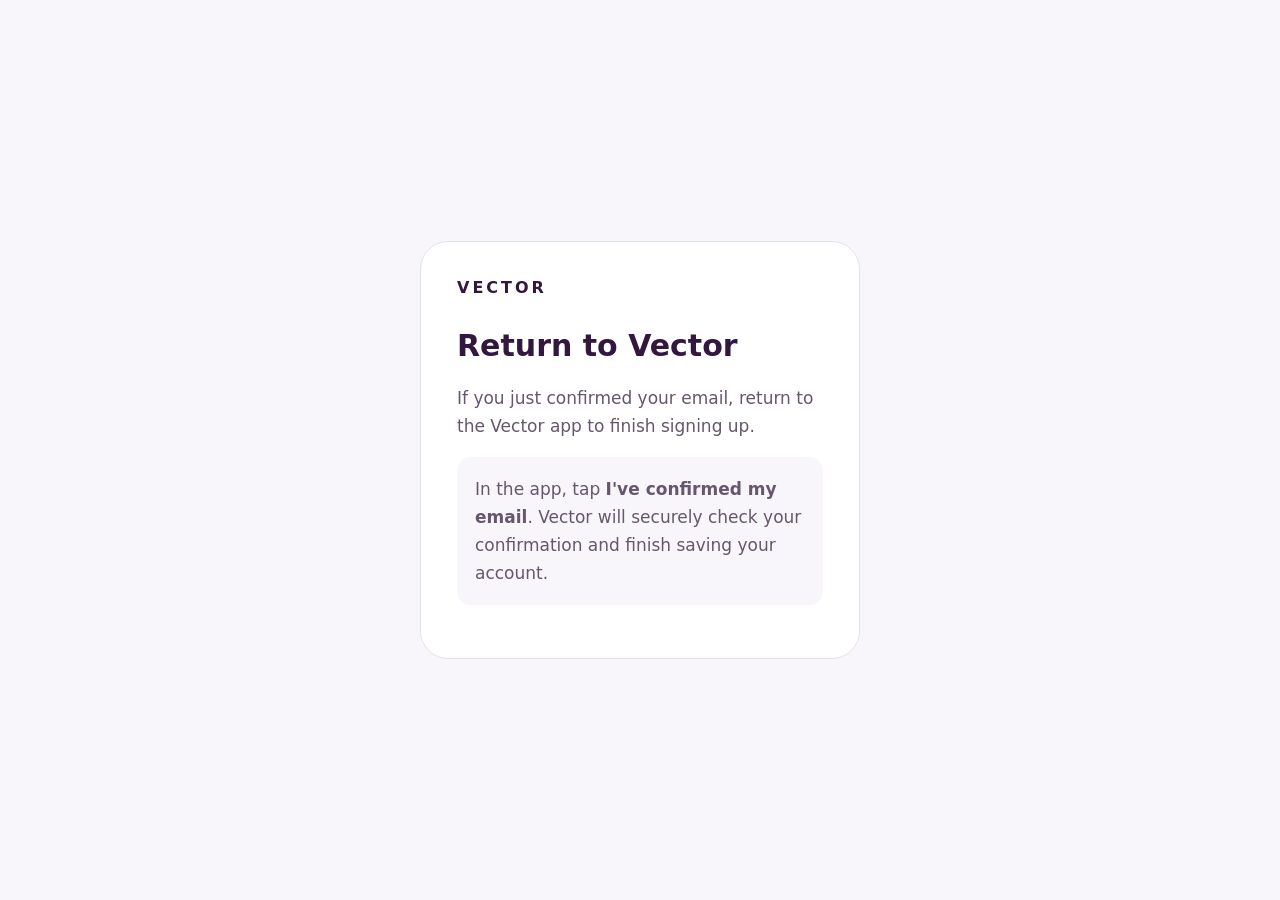
==== auth-confirmation/index.html @ ccc317df "Complete profile screens and email confirmation flow" ====
<!doctype html>
<html lang="en"><head><meta charset="utf-8"><meta name="viewport" content="width=device-width,initial-scale=1"><meta name="referrer" content="no-referrer"><title>Confirm your email | Vector</title><style>
*{box-sizing:border-box}body{margin:0;min-height:100svh;display:grid;place-items:center;padding:24px;background:#f8f6fa;color:#32183e;font-family:system-ui,sans-serif}main{width:100%;max-width:440px;background:white;border:1px solid #e6e0ea;border-radius:28px;padding:36px}small{font-size:16px;letter-spacing:3px;font-weight:700}h1{font-size:30px;line-height:1.15;margin-top:32px}p{font-size:17px;line-height:1.65;color:#66576c}.step{padding:18px;background:#f8f6fa;border-radius:14px}a{color:inherit}
</style></head><body><main><small>VECTOR</small><h1 id="title">Return to Vector</h1><p id="message">If you just confirmed your email, return to the Vector app to finish signing up.</p><p class="step">In the app, tap <strong>I've confirmed my email</strong>. Vector will securely check your confirmation and finish saving your account.</p></main><script>
const query = new URLSearchParams(location.search);
const fragment = new URLSearchParams(location.hash.slice(1));
const failed = query.has('error') || query.has('error_code') || fragment.has('error') || fragment.has('error_code');
// Remove authentication parameters before any further navigation. No analytics,
// external resources, token storage, or credential exchange on this page.
history.replaceState(null, '', location.pathname);
if (failed) { document.getElementById('title').textContent='This link could not be used'; document.getElementById('message').textContent='It may have expired or already been used. Return to Vector and check your confirmation first. Request another email only if the app says your email is still unconfirmed.'; }
</script></body></html>
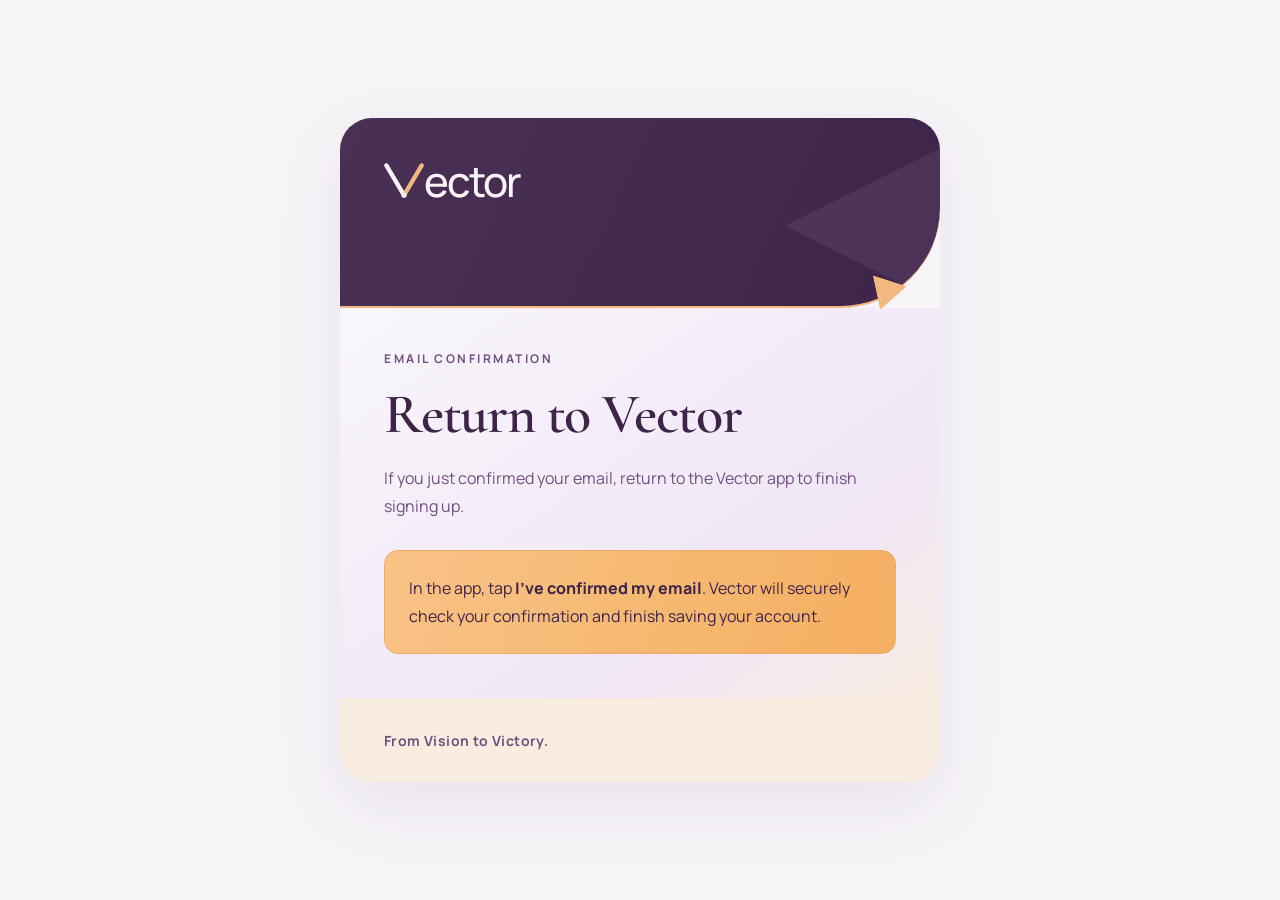
==== commit ea5ebd93: "Finalize app branding, loading animations, and team navigation" ====
--- a/auth-confirmation/index.html
+++ b/auth-confirmation/index.html
@@ -1,7 +1,48 @@
 <!doctype html>
-<html lang="en"><head><meta charset="utf-8"><meta name="viewport" content="width=device-width,initial-scale=1"><meta name="referrer" content="no-referrer"><title>Confirm your email | Vector</title><style>
-*{box-sizing:border-box}body{margin:0;min-height:100svh;display:grid;place-items:center;padding:24px;background:#f8f6fa;color:#32183e;font-family:system-ui,sans-serif}main{width:100%;max-width:440px;background:white;border:1px solid #e6e0ea;border-radius:28px;padding:36px}small{font-size:16px;letter-spacing:3px;font-weight:700}h1{font-size:30px;line-height:1.15;margin-top:32px}p{font-size:17px;line-height:1.65;color:#66576c}.step{padding:18px;background:#f8f6fa;border-radius:14px}a{color:inherit}
-</style></head><body><main><small>VECTOR</small><h1 id="title">Return to Vector</h1><p id="message">If you just confirmed your email, return to the Vector app to finish signing up.</p><p class="step">In the app, tap <strong>I've confirmed my email</strong>. Vector will securely check your confirmation and finish saving your account.</p></main><script>
+<html lang="en">
+<head>
+<meta charset="utf-8">
+<meta name="viewport" content="width=device-width,initial-scale=1">
+<meta name="referrer" content="no-referrer">
+<meta name="theme-color" content="#f7f4f8">
+<meta name="description" content="Return to Vector to finish confirming your email and creating your account.">
+<title>Confirm your email | Vector</title>
+<style>
+@font-face{font-family:Manrope;src:url('./assets/Manrope.ttf') format('truetype');font-weight:200 800;font-display:swap}
+@font-face{font-family:Cormorant;src:url('./assets/CormorantGaramond.ttf') format('truetype');font-weight:300 700;font-display:swap}
+:root{color-scheme:light;--plum:#3f2449;--lavender:#e5d8ee;--apricot:#f2b880;--paper:#f7f4f8}
+*{box-sizing:border-box}
+body{margin:0;min-height:100svh;display:grid;place-items:center;padding:48px 24px;background:var(--paper);color:var(--plum);font-family:Manrope,sans-serif}
+main{position:relative;isolation:isolate;overflow:hidden;width:100%;max-width:600px;background:var(--paper);border-radius:32px;box-shadow:0 24px 70px #3f244914}
+header{position:relative;min-height:190px;padding:42px 44px;background:linear-gradient(115deg,#4a3054,#3f2449);border-radius:0 0 100px 0;border-bottom:2px solid var(--apricot);color:var(--paper);overflow:hidden}
+header:after{content:"";position:absolute;right:-25px;top:18px;width:180px;height:180px;clip-path:polygon(100% 0,0 50%,100% 100%);background:#b298c01c;pointer-events:none}
+.brand{display:inline-flex;align-items:center;position:relative;z-index:1;font-size:42px;line-height:1;font-weight:500;letter-spacing:-2px}
+.mark{width:40px;height:43px;overflow:hidden;position:relative;display:inline-block}
+.mark img{position:absolute;width:72px;height:72px;max-width:none;left:50%;top:50%;transform:translate(-50%,-50%)}
+.content{position:relative;padding:40px 44px 44px;background:linear-gradient(145deg,#f9f6fb,#f0e6f6 70%,#f9ede2)}
+.eyebrow{margin:0 0 16px;font-size:12px;letter-spacing:2.5px;font-weight:700;color:#715080}
+h1{font-family:Cormorant,Georgia,serif;font-weight:600;font-size:clamp(2.5rem,7vw,3.5rem);letter-spacing:-1.2px;line-height:1.06;margin:0 0 20px;max-width:440px}
+p{font-size:16px;line-height:1.75;margin:0;color:#715080}
+.step{margin-top:30px;padding:23px 24px;background:linear-gradient(110deg,#f8c386,#f4af60);border-radius:14px;color:var(--plum);border:1px solid #edaa6a}
+.step strong{font-weight:750}
+.triangle{position:absolute;right:33px;top:-36px;width:31px;height:35px;clip-path:polygon(0 0,100% 50%,0 100%);background:var(--apricot);transform:rotate(-12deg)}
+footer{display:flex;align-items:center;justify-content:flex-start;min-height:84px;padding:24px 44px;background:#f9ede2;color:#715080;font-size:14px;font-weight:700;line-height:1.5;letter-spacing:.4px;text-align:left}
+@media(max-width:480px){body{padding:22px 16px}main{border-radius:24px}header{padding:32px 28px;min-height:156px}.content{padding:32px 28px}.step{padding:20px}footer{padding:24px 28px}.brand{font-size:38px}}
+</style>
+</head>
+<body>
+<main>
+<header><div class="brand" aria-label="Vector"><span class="mark" aria-hidden="true"><img src="./assets/vector-mark.png" alt="" width="72" height="72"></span><span aria-hidden="true">ector</span></div></header>
+<section class="content" aria-labelledby="title">
+<span class="triangle" aria-hidden="true"></span>
+<p class="eyebrow">EMAIL CONFIRMATION</p>
+<h1 id="title">Return to Vector</h1>
+<p id="message">If you just confirmed your email, return to the Vector app to finish signing up.</p>
+<p class="step">In the app, tap <strong>I've confirmed my email</strong>. Vector will securely check your confirmation and finish saving your account.</p>
+</section>
+<footer>From Vision to Victory.</footer>
+</main>
+<script>
 const query = new URLSearchParams(location.search);
 const fragment = new URLSearchParams(location.hash.slice(1));
 const failed = query.has('error') || query.has('error_code') || fragment.has('error') || fragment.has('error_code');
